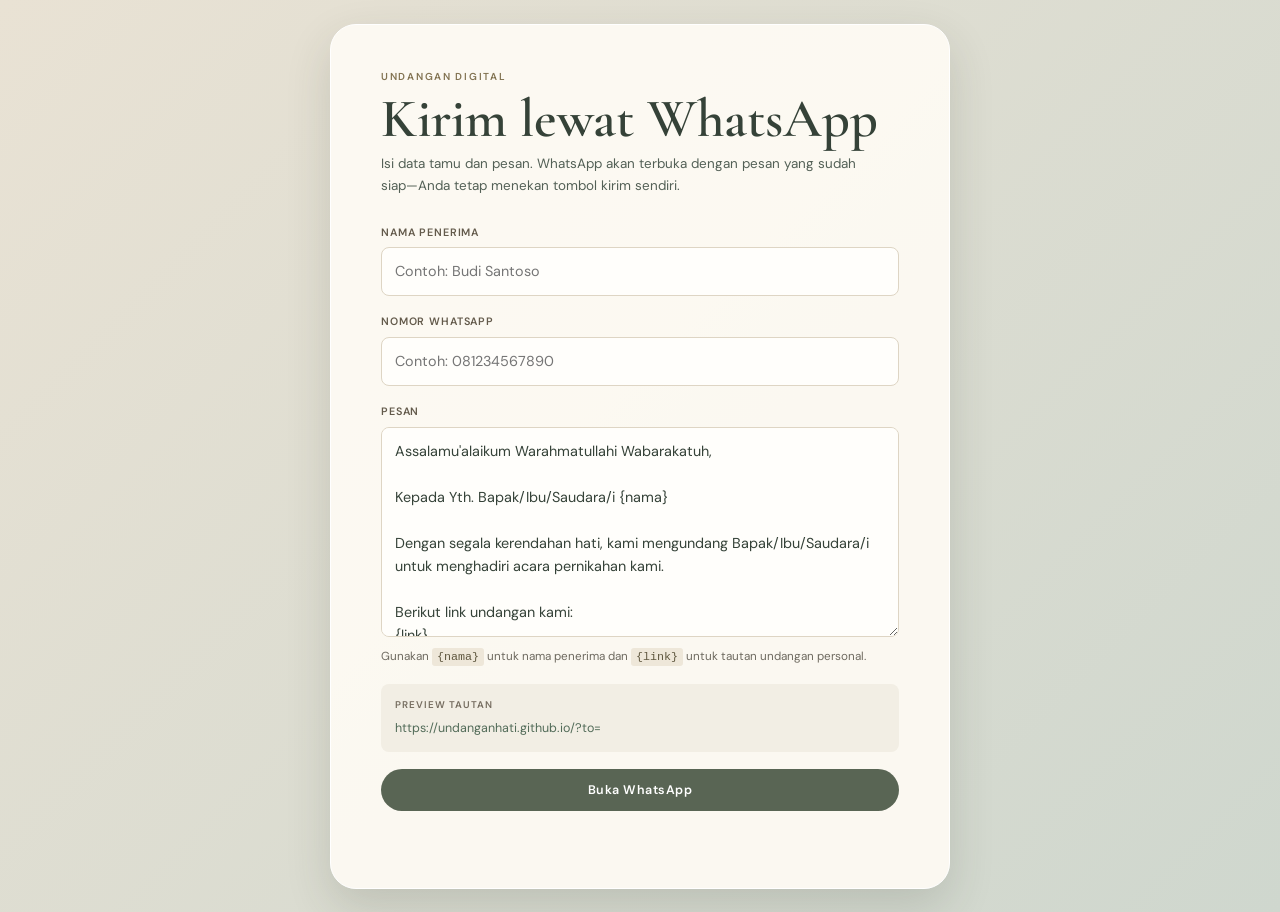
==== kirim-undangan.html @ 9abc6ad5 "Add files via upload" ====
<!doctype html>
<html lang="id">
<head>
  <meta charset="utf-8">
  <meta name="viewport" content="width=device-width, initial-scale=1">
  <meta name="robots" content="noindex, nofollow">
  <meta name="theme-color" content="#596554">
  <title>Kirim Undangan WhatsApp</title>
  <link rel="preconnect" href="https://fonts.googleapis.com">
  <link rel="preconnect" href="https://fonts.gstatic.com" crossorigin>
  <link href="https://fonts.googleapis.com/css2?family=Cormorant+Garamond:wght@500;600&family=DM+Sans:wght@400;500;600&display=swap" rel="stylesheet">
  <link rel="stylesheet" href="kirim-undangan.css">
</head>
<body>
  <main class="sender-card">
    <p class="eyebrow">Undangan Digital</p>
    <h1>Kirim lewat WhatsApp</h1>
    <p class="intro">Isi data tamu dan pesan. WhatsApp akan terbuka dengan pesan yang sudah siap—Anda tetap menekan tombol kirim sendiri.</p>

    <form id="senderForm">
      <label>
        Nama penerima
        <input id="recipientName" name="recipientName" autocomplete="name" required placeholder="Contoh: Budi Santoso">
      </label>

      <label>
        Nomor WhatsApp
        <input id="recipientPhone" name="recipientPhone" inputmode="tel" autocomplete="tel" required placeholder="Contoh: 081234567890">
      </label>

      <label>
        Pesan
        <textarea id="messageTemplate" name="messageTemplate" rows="8" required></textarea>
      </label>

      <p class="help">Gunakan <code>{nama}</code> untuk nama penerima dan <code>{link}</code> untuk tautan undangan personal.</p>

      <div class="preview">
        <span>Preview tautan</span>
        <a id="invitationLink" href="https://undanganhati.github.io/" target="_blank" rel="noopener">https://undanganhati.github.io/</a>
      </div>

      <button type="submit">Buka WhatsApp</button>
      <p class="status" id="statusMessage" aria-live="polite"></p>
    </form>
  </main>
  <script src="kirim-undangan.js"></script>
</body>
</html>
---- kirim-undangan.css ----
:root{--ink:#354238;--paper:#fffcf5;--accent:#827352;--line:#ded5c4;--sans:"DM Sans",Arial,sans-serif;--serif:"Cormorant Garamond",Georgia,serif}*{box-sizing:border-box}body{min-height:100vh;margin:0;padding:24px 14px;background:linear-gradient(135deg,#e9e2d4,#cfd7ce);color:var(--ink);font:400 14px/1.65 var(--sans);display:grid;place-items:center}.sender-card{width:min(100%,620px);padding:36px 25px;background:rgba(255,252,245,.9);border:1px solid #fff;border-radius:26px;box-shadow:0 18px 45px rgba(52,55,43,.16)}h1{margin:0 0 8px;font:600 clamp(2.3rem,9vw,3.4rem)/.95 var(--serif)}.eyebrow{margin:0 0 8px;color:var(--accent);font-size:.63rem;font-weight:600;letter-spacing:.17em;text-transform:uppercase}.intro{max-width:480px;margin:0 0 26px;color:#536056;font-size:.84rem}form{display:grid;gap:17px}label{display:grid;gap:6px;color:#635a4b;font-size:.67rem;font-weight:600;letter-spacing:.08em;text-transform:uppercase}input,textarea{width:100%;padding:12px 13px;color:var(--ink);background:#fffefb;border:1px solid var(--line);border-radius:8px;font:400 .9rem/1.6 var(--sans);outline:none;transition:border-color .2s,box-shadow .2s}input:focus,textarea:focus{border-color:var(--accent);box-shadow:0 0 0 3px rgba(130,115,82,.14)}textarea{resize:vertical}.help{margin:-7px 0 0;color:#6e6a60;font-size:.73rem}.help code{padding:2px 5px;background:#eee7d9;border-radius:3px;color:#5f573f}.preview{padding:13px 14px;background:#f2eee4;border-radius:8px;overflow-wrap:anywhere}.preview span{display:block;margin-bottom:3px;color:#766d60;font-size:.61rem;font-weight:600;letter-spacing:.1em;text-transform:uppercase}.preview a{color:#526b58;font-size:.78rem;text-decoration:none}button{padding:13px 18px;color:white;cursor:pointer;background:#596554;border:0;border-radius:999px;font:600 .78rem var(--sans);letter-spacing:.04em;transition:transform .2s,background .2s}button:hover{background:#465340;transform:translateY(-1px)}.status{min-height:1.3em;margin:0;text-align:center;color:#9a453e;font-size:.77rem}@media(min-width:650px){.sender-card{padding:44px 50px}}
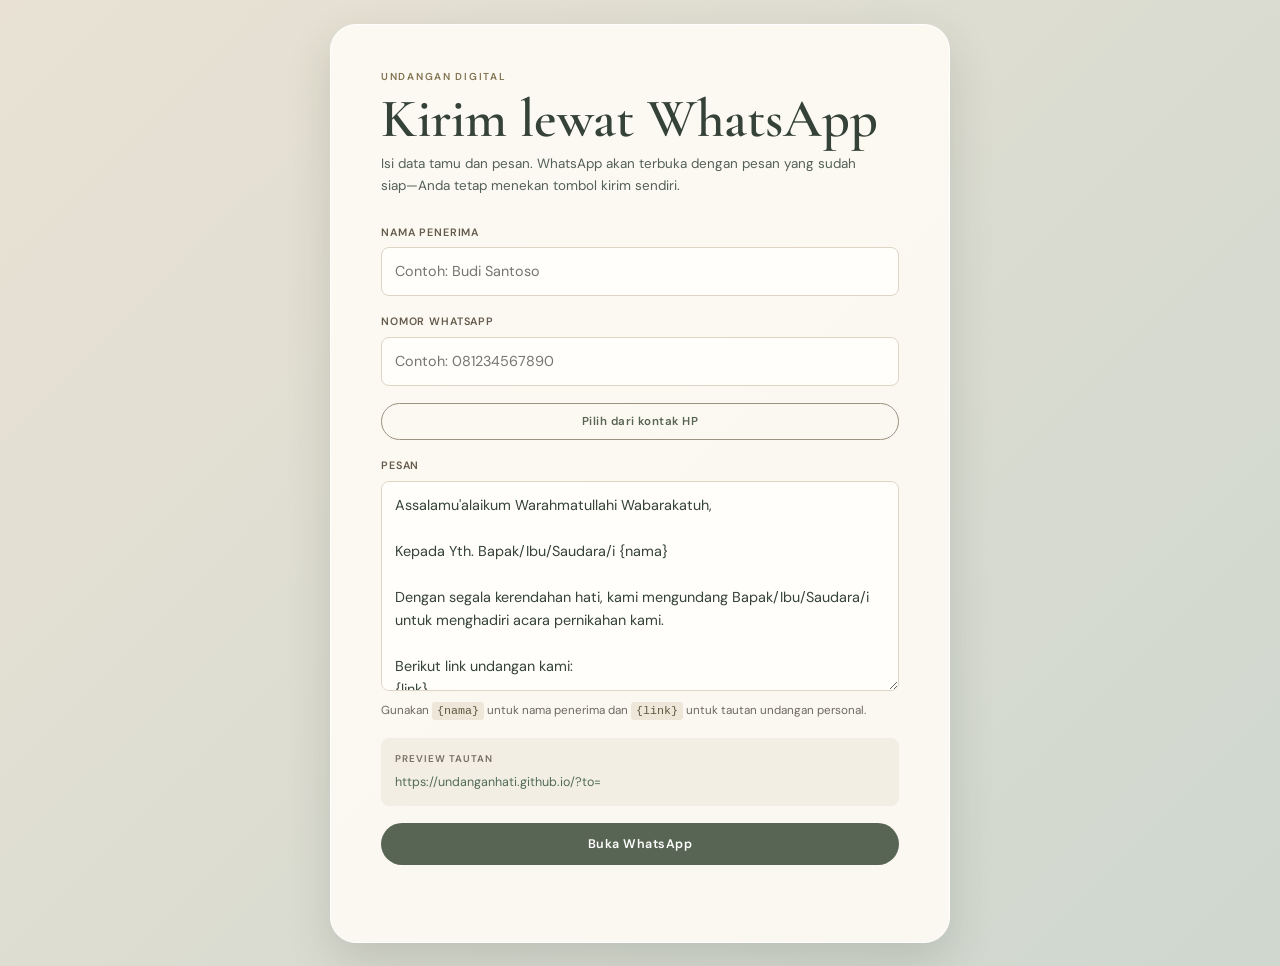
==== commit 69b1ad71: "Add files via upload" ====
--- a/kirim-undangan.html
+++ b/kirim-undangan.html
@@ -10,6 +10,7 @@
   <link rel="preconnect" href="https://fonts.gstatic.com" crossorigin>
   <link href="https://fonts.googleapis.com/css2?family=Cormorant+Garamond:wght@500;600&family=DM+Sans:wght@400;500;600&display=swap" rel="stylesheet">
   <link rel="stylesheet" href="kirim-undangan.css">
+  <link rel="stylesheet" href="kirim-kontak.css">
 </head>
 <body>
   <main class="sender-card">
@@ -27,6 +28,7 @@
         Nomor WhatsApp
         <input id="recipientPhone" name="recipientPhone" inputmode="tel" autocomplete="tel" required placeholder="Contoh: 081234567890">
       </label>
+      <button class="contact-picker" id="contactPicker" type="button">Pilih dari kontak HP</button>
 
       <label>
         Pesan
--- a/kirim-kontak.css
+++ b/kirim-kontak.css
@@ -0,0 +1 @@
+.contact-picker{padding:10px 14px;color:#596554;background:transparent;border:1px solid #9a927f;font-size:.72rem}.contact-picker:hover{color:white;background:#756b56}
